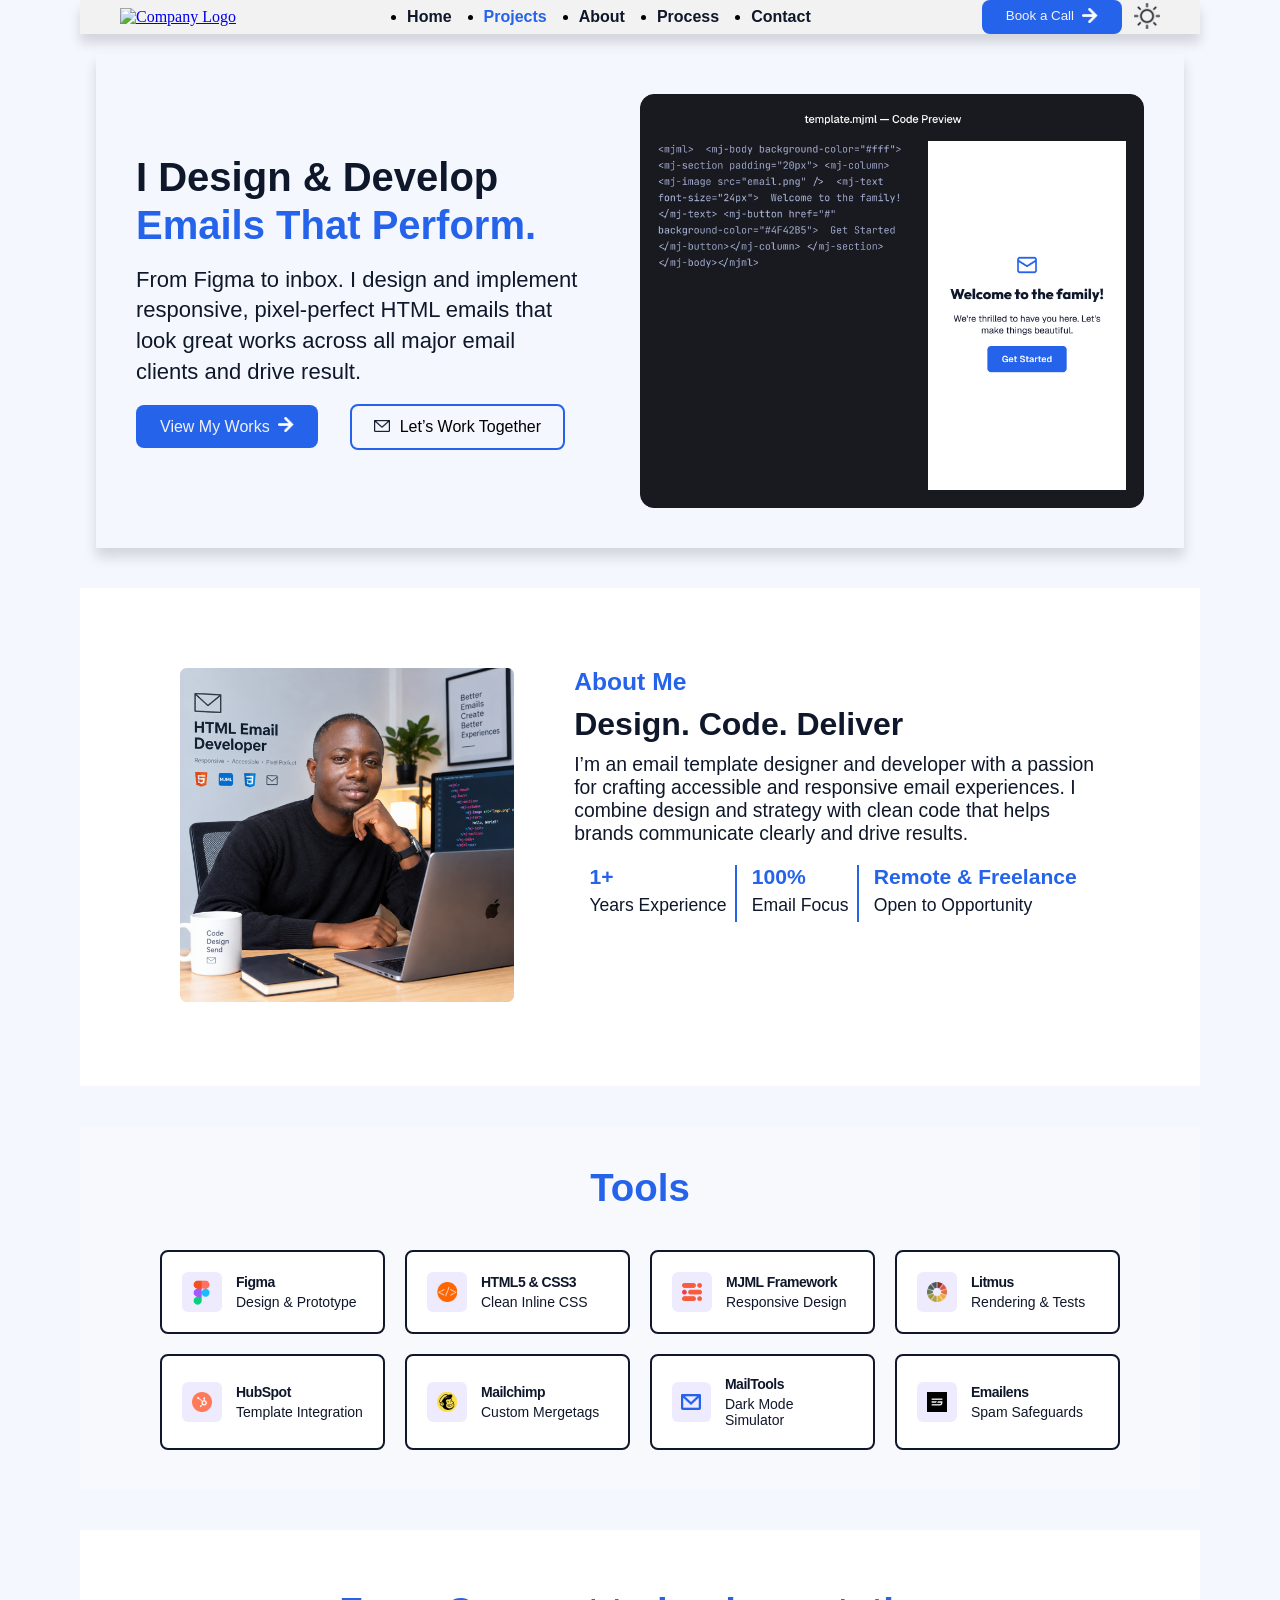
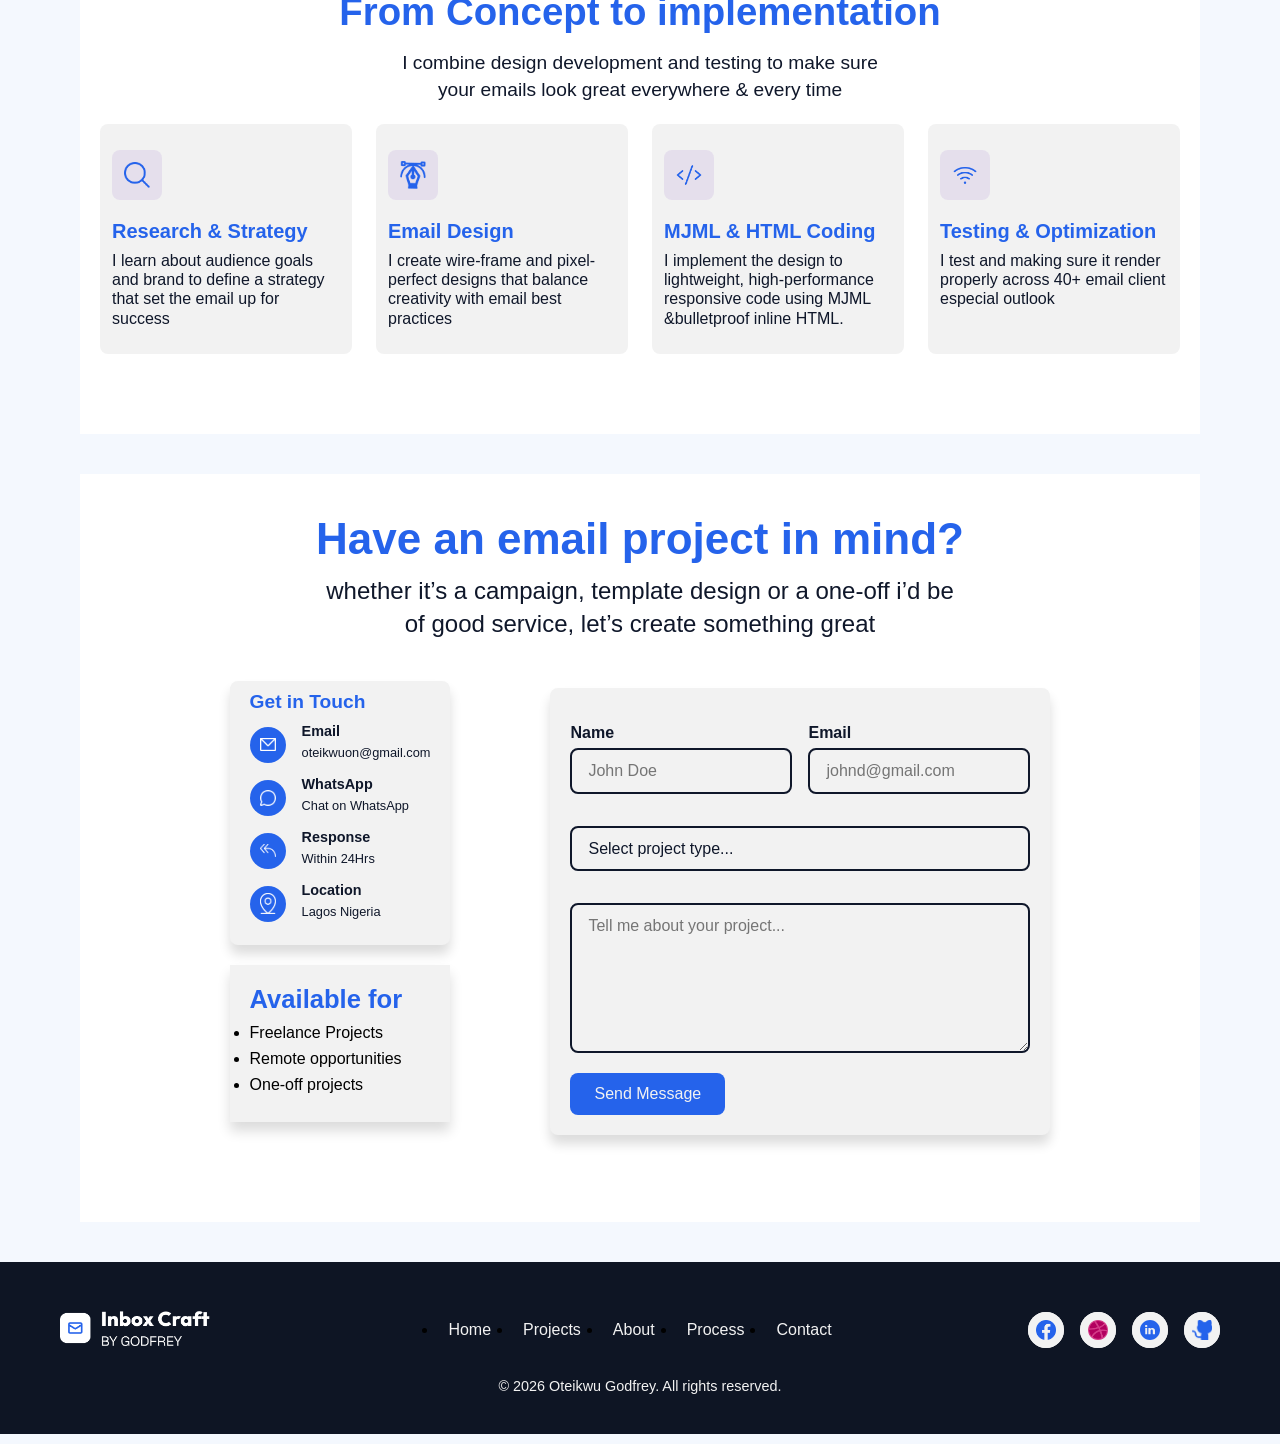
==== index.html @ 77c56dc0 "fix panel menu link margin" ====
<!DOCTYPE html>
<html lang="en">
<head>
    <meta charset="UTF-8">
    <meta name="viewport" content="width=device-width, initial-scale=1.0">
    <link rel="stylesheet" href="styles.css">
    <title>My Portfolio</title>
</head>
<body>

<!-- Navigation Bar -->
<header>
    <!-- Desktop Navigation -->
    <nav class="nav-bar">
        <div class="nav-logo">
            <a href="Home">
                <img src="/assets/logo.png" alt="Company Logo" title="Company Logo">
            </a>
        </div>

        <div class="nav-links">
            <ul>
                <li><a href="#Home">Home</a></li>
                <li class="highlight-item"><a href="./projects/projects.html" class="projects-link">Projects</a></li>
                <li><a href="#About">About</a></li>
                <li><a href="#Process">Process</a></li>
                <li><a href="#Contact">Contact</a></li>
            </ul>
        </div>

        <div class="nav-buttons">
            <button class="call-btn" type="button">
                <span>Book a Call</span>
                <span class="icon-wrap">
                    <img src="/assets/arrow.png" alt="" width="16">
                </span>
            </button>
            <button class="change-bg-mode" id="theme-icon" aria-label="Toggle Theme" type="button">
                <img id="theme-icon-desktop" src="/assets/dark.png" alt="Dark theme icon" width="26">
            </button>
        </div>
    </nav>

    <!-- Mobile Navigation -->
    <nav class="mobile-nav" aria-label="Mobile Navigation">
        <div class="mobile-logo">
            <a href="#Home">
                <img src="/assets/logo.png" alt="Company Logo">
            </a>
        </div>
        
        <button class="mobile-menu-btn" id="open-menu" aria-label="Open Navigation Menu" type="button">
            <img src="/assets/menu-icon.png" alt="Menu Icon">
        </button>

        <!-- Mobile Slide-out Panel -->
        <div class="mobile-panel" id="mobile-panel">
            <div class="panel-header">
                <button class="close-btn" id="close-menu" aria-label="Close Navigation Menu" type="button">
                    <img src="/assets/close-icon.png" alt="Close Icon" class="close-icon" width="30">
                </button>
                <button class="change-bg-mode" id="theme-toggle-mobile" aria-label="Toggle Theme" type="button">
                    <img id="theme-icon-mobile" src="/assets/dark.png" alt="Dark theme icon" class="dark-theme">
                </button>
            </div>

            <!-- Added navigation links for mobile view -->
            <ul class="mobile-nav-links">
                <li><a href="#Home">Home</a></li>
                <li><a href="./projects/projects.html">Projects</a></li>
                <li><a href="#About">About</a></li>
                <li><a href="#Process">Process</a></li>
                <li><a href="#Contact">Contact</a></li>
            </ul>
        </div>
    </nav>
</header>
    <!-- Hero Section -->
     <section class="hero-section" id="Home">
        <div class="hero-content">
            <h1 class="hero-title">I design & develop <br>
                <span class="hero-subtitle">emails that perform.</span>
            </h1>

            <p class="hero-paragraph">
                From Figma to inbox. I design and implement responsive, pixel-perfect HTML emails that look great works across all major
                email clients and drive result.
            </p>

            <div class="hero-buttons">
                <button class="view-work">
                    <span>View My Works</span>
                    <span class="icon-wrap">
                        <img src="/assets/arrow.png" alt="arrow icon" width="16">
                    </span>
                </button>
                <a href="mailto:oteikwuon@gmail.com" class="chat-btn-link">
                <button class="chat-btn">
                <span class="icon-wrap">
                    <img src="/assets/email-icon.png" alt="arrow icon" width="16">
                </span>
                <span>Let’s Work Together</span>
                </button>
                </a>
            </div>
        </div>

    <div class="hero-image">
        <img src="/assets/Hero-image.png" alt="Hero image" class="desktop-hero">
        <img src="/assets/Mobile-hero.png" alt="Hero image" class="mobile-hero">
    </div>
     </section>

     <!-- About Section -->
    <section class="about-section" id="About">
        <div class="about-img">
            <img src="/assets/about-image.png" alt="about image">
        </div>
    
        <div class="about-content">
            <p class="about-me">About Me</p>
            <h2 class="about-work">Design. Code. Deliver</h2>
            <p class="about-content">
                I’m an email template designer and developer with a passion for crafting accessible and responsive email
                experiences. I
                combine design and strategy with clean code that helps brands communicate clearly and drive results.
            </p>
            <div class="experience">
                <div class="exp1">
                    <p class="year">1+</p>
                    <p class="year-content">Years Experience</p>
                </div>
                <div class="exp1">
                    <p class="year">100%</p>
                    <p class="year-content">Email Focus</p>
                </div>
                <div class="exp1">
                    <p class="year">Remote & Freelance</p>
                    <p class="year-content">Open to Opportunity</p>
                </div>
            </div>
        </div>
    </section>
    
    <!-- Tools Section -->
    <section class="tools-section" id="Tools">
        <h3 class="tools-section-text">Tools</h3>
        <div class="tools-container">
    
            <div class="tech-card">
                <div class="icon-box">
                    <img src="/assets/Figma.png" alt="Figma Icon" width="18" title="Figma Icon">
                </div>
                <div class="card-content">
                    <h2>Figma</h2>
                    <p>Design & Prototype</p>
                </div>
            </div>
    
            <div class="tech-card">
                <div class="icon-box">
                    <img src="/assets/HTML-CSS.png" alt="HTML5 & CSS3 Icon" width="20" title="HTML5 & CSS3 Icon">
                </div>
                <div class="card-content">
                    <h2>HTML5 & CSS3</h2>
                    <p>Clean Inline CSS</p>
                </div>
            </div>
    
            <div class="tech-card">
                <div class="icon-box">
                    <img src="/assets/MJML.png" alt="MJML Icon" width="20" title="MJML Icon">
                </div>
    
                <div class="card-content">
                    <h2>MJML Framework</h2>
                    <p>Responsive Design</p>
                </div>
            </div>
    
            <div class="tech-card">
                <div class="icon-box">
                    <img src="/assets/Litmus.png" alt="Litmus Icon" width="20" title="Litmus Icon">
                </div>
                <div class="card-content">
                    <h2>Litmus</h2>
                    <p>Rendering & Tests</p>
                </div>
            </div>
    
            <div class="tech-card">
                <div class="icon-box">
                    <img src="/assets/hubspot.png" alt="HubSpot Icon" width="20" title="HubSpot Icon">
                </div>
                <div class="card-content">
                    <h2>HubSpot</h2>
                    <p>Template Integration</p>
                </div>
            </div>
    
            <div class="tech-card">
                <div class="icon-box">
                    <img src="/assets/mailchimp.png" alt="Mailchimp Icon" width="20" title="Mailchimp Icon">
                </div>
                <div class="card-content">
                    <h2>Mailchimp</h2>
                    <p>Custom Mergetags</p>
                </div>
            </div>
    
            <div class="tech-card">
                <div class="icon-box">
                    <img src="/assets/Mail-tool.png" alt="mail tool icon" width="20" title="mail tool icon">
                </div>
                <div class="card-content">
                    <h2>MailTools</h2>
                    <p>Dark Mode Simulator</p>
                </div>
            </div>
    
            <div class="tech-card">
                <div class="icon-box">
                    <img src="/assets/emailens.png" alt="emailens icon" width="20" title="emailens icon">
                </div>
                <div class="card-content">
                    <h2>Emailens</h2>
                    <p>Spam Safeguards</p>
                </div>
            </div>
    
        </div>
    </section>
    
    <!-- MY process -->
    <section class="process-section" id="Process">
        <h3 class="process-section-heading">
            From Concept to implementation</h3>
        <p class="process-section-text">
            I combine design development and testing to make sure <br>
            your emails look great everywhere & every time
        </p>
    
        <div class="process-container">
            <div class="process-card">
                <div class="icon-card">
                    <img src="/assets/search-icon.png" alt="search icon" width="26">
                </div>
                <div class="content-card">
                    <h4>Research & Strategy</h4>
                    <p>
                        I learn about audience goals and brand to define a strategy that set the email up for success
                    </p>
                </div>
            </div>
    
            <div class="process-card">
                <div class="icon-card">
                    <img src="/assets/design-icon.png" alt="design icon" width="26">
                </div>
                <div class="content-card">
                    <h4>Email Design</h4>
                    <p>
                        I create wire-frame and pixel-perfect designs that balance creativity with email best practices
                    </p>
                </div>
            </div>
    
            <div class="process-card">
                <div class="icon-card">
                    <img src="/assets/implement.png" alt="search icon" width="26">
                </div>
                <div class="content-card">
                    <h4>MJML & HTML Coding</h4>
                    <p>
                        I implement the design to lightweight, high-performance responsive code using MJML &bulletproof
                        inline HTML.
                    </p>
                </div>
            </div>
    
            <div class="process-card">
                <div class="icon-card">
                    <img src="/assets/optimise.png" alt="search icon" width="26">
                </div>
                <div class="content-card">
                    <h4>Testing & Optimization</h4>
                    <p>
                        I test and making sure it render properly
                        across 40+ email client especial outlook
                    </p>
                </div>
            </div>
        </div>
    </section>
    
    <!-- Contact Section -->
    <section class="contact-section" id="Contact">
        <h4 class="contact-heading">Have an email project in mind?</h4>
        <p class="contact-text">whether it’s a campaign, template
            design or a one-off i’d be <br> of good service, let’s create
            something great
        </p>
    
    
        <div class="contact-container">
            <div class="get-touch-section">
                <div class="get-touch-container">
                    <div class="get-touch-content">
                        <h5 class="get-touch-heading">Get in Touch</h5>
                        <div class="touch-icon-wrapper">
                            <a href="mailto:oteikwuon@gmail.com" class="touch-mail" target="_blank">
                                <div class="touch-img">
                                    <img src="assets/get-touch-mail.png" alt="Email Icon" width="16">
                                </div>
                                <div class="touch-content">
                                    <h6>Email</h6>
                                    <p>oteikwuon@gmail.com</p>
                                </div>
                            </a>
                        </div>
    
                        <div class="touch-icon-wrapper">
                            <a href="https://wa.me/2347038617770?text=Hi%20I%20want%20to%20hire%20you" class="touch-mail"
                                target="_blank">
                                <div class="touch-img">
                                    <img src="assets/chat-icon.png" alt="Email Icon" width="16">
                                </div>
                                <div class="touch-content">
                                    <h6>WhatsApp</h6>
                                    <p>Chat on WhatsApp </p>
                                </div>
                            </a>
                        </div>
    
                        <div class="touch-icon-wrapper">
                            <a class="touch-mail">
                                <div class="touch-img">
                                    <img src="/assets/response-icon.png" alt="Email Icon" width="16">
                                </div>
                                <div class="touch-content">
                                    <h6>Response</h6>
                                    <p>Within 24Hrs</p>
                                </div>
                            </a>
                        </div>
    
                        <div class="touch-icon-wrapper">
                            <a class="touch-mail">
                                <div class="touch-img">
                                    <img src="/assets/location.png" alt="Email Icon" width="16">
                                </div>
                                <div class="touch-content">
                                    <h6>Location</h6>
                                    <p>Lagos Nigeria</p>
                                </div>
                            </a>
                        </div>
                    </div>
    
                </div>
    
                <div class="available-section">
                    <p>Available for</p>
                    <ul>
                        <li>Freelance Projects</li>
                        <li>Remote opportunities</li>
                        <li>One-off projects</li>
                    </ul>
                </div>
            </div>
            <!-- Form Section -->
            <div class="contact-form-container">
                <form action="">
                    <div class="input-container">
                        <div class="input-field">
                            <label for="names" class="form-label">Name</label>
                            <input type="text" name="Name" id="names" placeholder="John Doe"> <br>
                        </div>
                        <div class="input-field">
                            <label for="email" class="form-label">Email</label>
                            <input type="email" name="email" id="email" placeholder="johnd@gmail.com" required>
                        </div>
                    </div>
    
                    <div class="dropdown-container">
                        <select id="project-type" name="projectType" class="custom-dropdown">
                            <option value="" disabled selected>Select project type...</option>
                            <option value="email-template">Email template</option>
                            <option value="newsletter">Newsletter</option>
                            <option value="email-campaign">Email campaign</option>
                            <option value="mjml-development">MJML development</option>
                            <option value="html-email-development">HTML email development</option>
                            <option value="other">Other</option>
                        </select>
                    </div>
                    <textarea name="message" placeholder="Tell me about your project..." required
                        class="text-area"></textarea>
                    <div class="btn-container">
                        <button type="submit" class="custom-button">Send Message</button>
                    </div>
                </form>
            </div>
        </div>
    </section>
    
    <footer class="footer">
        <div class="footer-container">
            <div class="footer-logo">
                <a href="#Home">
                    <img src="/assets/footer-logo.png" alt="logo image" title="logo image" width="150px">
                </a>
            </div>
            <div class="footer-links">
                <ul>
                    <li><a href="#Home">Home</a></li>
                    <li><a href="#Projects">Projects</a></li>
                    <li><a href="#About">About</a></li>
                    <li><a href="#Process">Process</a></li>
                    <li><a href="#Contact">Contact</a></li>
                </ul>
            </div>
            <div class="footer-social-icon">
                <div class="icon">
                    <a href="https://facebook.com" target="_blank" rel="noopener noreferrer" class="social-icon">
                        <img src="/assets/footer-fb.png" alt="facebook icon" width="20">
                    </a>
                </div>
    
                <div class="icon">
                    <a href="https://behance.net" target="_blank" rel="noopener noreferrer" class="social-icon">
                        <img src="/assets/behance-icon.png" alt="behance icon" width="20">
                    </a>
                </div>
    
                <div class="icon">
                    <a href="https://linkedin.com" target="_blank" rel="noopener noreferrer" class="social-icon">
                        <img src="/assets/linkedin-round-svgrepo-com (1).svg" alt="linkedin icon" width="20">
                    </a>
                </div>
    
                <div class="icon">
                    <a href="https://github.com" target="_blank" rel="noopener noreferrer" class="social-icon">
                        <img src="/assets/git-hub.png" alt="github icon" width="20">
                    </a>
                </div>
            </div>
        </div>
        <p class="footer-copyright">
            &copy; 2026 Oteikwu Godfrey. All rights reserved.
        </p>
    </footer>

    
    <script src="scrpt.js"></script>
</body>
</html>
---- styles.css ----
* {
    margin: 0;
    padding: 0;
    box-sizing: border-box;
}

:root {
    --bg-color: #F4F8FE;
    --nav-bg-color: #f2f2f2;
    --primary-color: #2563EB;
    --main-font: "Outfit", sans-serif;
    --text-color: #0F172A;
    --hero-bg-color: #ffffff;
    --shadow: 0px 9px 12px 0px rgba(0, 0, 0, 0.14);
    --tool-section-bg-color: #F8F9FC;
    --tool-section-icon-color: #EFEBFF;
    --process-section-bg-color: #7242B51A;
    --footer-bg-color: #0E1524;
    --dark-mode-bg-color: #3a3a3a;
    --dark-mode-text: #EFEBFF;
}

html, body {
  width: 100%;
  max-width: 1440px;
  background-color: var(--bg-color);
  overflow-x: hidden;
}

body.dark-mode {
    background-color: var(--dark-mode-bg-color);
    color: var(--dark-mode-text);
    --nav-bg-color: #0E1524;
    --text-color: #f5f5f5f;
    --hero-bg-color: #0E1524;
    --tool-section-bg-color: #0E1524;
     --bg-color: #0E1524;
    
}

.nav-bar {
    display: flex;
    justify-content: space-between;
    align-items: center;
    background-color: var(--nav-bg-color);
    box-shadow: var(--shadow);
    margin: 0 80px;
    padding: 0 40px;
}

.nav-links ul {
    display: flex;
    list-style: none;
    gap: 2em;
}

.nav-links ul {
    list-style: none;
    padding: 0;
    margin: 0;
}

.nav-links ul a {
    text-decoration: none;
    font-family: var(--main-font);
    font-size: 1em;
    color: var(--text-color);
    font-weight: 600;
    &:hover {
        color: var(--primary-color);
        text-decoration: underline;
    }
}

.panel-header {
    display: flex;
    justify-content: space-between;
}

.mobile-menu-btn {
    border: none;
}

.close-icon, .dark-theme {
  width: 40px;
  height: 40px;
  object-fit: contain;
}

.close-btn, .change-bg-mode {
  border: none;
  background-color: transparent;
}

.mobile-nav-links{
    padding: 60px 0;
}

.mobile-nav-links li {
    list-style: none; 
    margin: 40px auto;
    text-align: center;
}

.mobile-nav-links a {
    font-family: var(--main-font);
    color: var(--text-color);
    font-size: 2em;
    text-decoration: none;
}

.mobile-panel {
   position: fixed;
   top: 0;
  right: -100%; 
  width: 100%;
  height: 100vh;
  background-color: var(--nav-bg-color, #ffffff);
  box-shadow: -2px 0 10px rgba(0, 0, 0, 0.2);
  transition: right 0.3s ease-in-out;
  z-index: 1000;
  padding: 20px;
}

.mobile-panel.active {
  right: 0;
}

.mobile-nav {
    display: none;
}

html {
    scroll-behavior: smooth;
}

@keyframes attentionPulse {

    0%,
    100% {
        transform: scale(1);
    }

    50% {
        transform: scale(1.08);
        color: var(--primary-color);   
    }
}

.nav-links ul li.highlight-item a {
    animation: attentionPulse 2s infinite ease-in-out;
    display: inline-block;
    color: var(--primary-color);
    font-weight: 700;
}

.nav-links ul a:active,
.nav-links ul a.active {
    color: var(--primary-color);
    text-decoration: underline;
}

.nav-logo img {
    width: 100%;
    max-width: 177px;
}

.nav-buttons {
    display: flex;
    align-items: center;
    gap: 12px;
    cursor: pointer;
}

.call-btn,
.view-work {
  background-color: var(--primary-color);
  border: none;
  border-radius: 8px;
  padding: 8px 24px;
  color: var(--nav-bg-color);
  cursor: pointer;
  display: flex;
  gap: 8px;
}

.call-btn:hover .icon-wrap {
    transform: translateX(4px);
    transition: transform 0.2s ease;
}

.change-bg-mode {
    background-color: transparent;
    border: none;
}

.hero-section {
    display: flex;
    justify-content: space-between;
    align-items: center;
    gap: 60px;
    margin: 20px auto;
    padding: 40px 40px;
    width: 85%;
    max-width: 1440px;
    background-color: var(--bg-color);
    box-shadow: var(--shadow);
    box-sizing: border-box;
}

.hero-image  img {
    flex:  1 650px;
    max-width: 650px;
    width: 100%;
}

.hero-image .desktop-hero {
    display: block;
    width: 100%;
    height: auto;
    max-width: 100%;
}

.mobile-hero {
    display: none;
}

.hero-title {
    font-family: var(--main-font);
    text-transform: capitalize;
    font-size: 40px;
    line-height: 1.2;
    color: var(--text-color);
}

.hero-subtitle {
    color: var(--primary-color);
    font-family: var(--text-color);
    text-transform: capitalize;
    font-size: 40px;
}

.hero-paragraph {
    color: var(--text-color);
    font-family: var(--main-font);
    font-size: 22px;
    margin: 16px 0;
    line-height: 1.4;
}

.mobile-hero {
    display: none;
}

.hero-buttons {
    display: flex;
    align-items: center;
    gap: 32px;
}

.view-work {
    padding: 12px 24px;
    font-size: 1em;
    font-weight: 500;
    display: flex;
    align-items: center;
}

.chat-btn {
    border: 2px solid var(--primary-color);
    padding: 12px 22px;
    font-size: 1em;
    font-family: var(--main-font);
    font-weight: 500;
    text-decoration: none;
    display: flex;
    gap: 10px;
    align-items: center;
    background-color: transparent;
    cursor: pointer;
    border-radius: 8px;
}

.chat-btn-link {
    text-decoration: none;
    color: inherit;
    display: inline-block;
}

.about-section {
    display: flex;
    justify-content: center;
    gap: 60px;
    background-color: var(--hero-bg-color);
    margin: 40px 80px;
    padding: 80px 100px;
}

.about-me {
    color: var(--primary-color);
    font-family: var(--main-font);
    font-size: 1.4em;
    font-weight: 600;
}

.about-img img {
    width: 100%;
    max-width: 100%
}

.about-work {
    color: var(--text-color);
    font-size: 32px;
    font-family: var(--main-font);
    padding: 10px 0;
}

.about-content {
    font-family: var(--main-font);
    font-size: 1.1em;
    color: var(--text-color);
}

.experience {
    margin: 20px 0;
    display: flex;
    align-items: center;
    justify-content: space-evenly;
}

.exp1 {
    border-right: 2px solid var(--primary-color);
    padding-right: 8px;
}

.experience .exp1:last-child{
    border-right: none;
}
.year {
    color: var(--primary-color);
    font-size: 1.2em;
    font-weight: 600;
}

.year-content {
    font-size: 1em;
    color: var(--text-color);
    font-family: var(--main-font);
    margin: 6px 0;
}

.tools-section {
    background-color: var(--tool-section-bg-color);
    margin: 40px 80px;
    padding: 40px 0;
}

.tools-section-text {
    text-align: center;
    color: var(--primary-color);
    font-family: var(--main-font);
    font-size: 2.4em;
    margin-bottom: 40px;
}

.tools-container {
    display: grid;
    grid-template-columns: repeat(4, 1fr);
    gap: 20px;
    margin: 0 80px; 
}

.tech-card {
    display: flex;
    align-items: center;
    gap: 14px;
    max-width: 230px;
    padding: 20px;
    background-color: #ffffff;
    border: 2px solid var(--text-color);
    border-radius: 8px;
    font-family: var(--main-font);
}

.icon-box {
    display: flex;
    align-items: center;
    justify-content: center;
    width: 40px;
    height: 40px;
    background-color: var(--tool-section-icon-color);
    border-radius: 6px;
}


.card-content h2 {
    margin: 0 0 4px 0;
    font-size: 14px;
    font-weight: 600;
    color: var(--text-color);
    letter-spacing: -0.5px;
}

.card-content p {
    margin: 0;
    font-size: 14px;
    color: var(--text-color);
}

.process-section {
    margin: 40px 80px;
    background-color: var(--hero-bg-color);
    padding: 60px 20px;
}

.process-section-heading {
    text-align: center;
    color: var(--primary-color);
    font-family: var(--main-font);
    font-size: 2.4em;
    margin-bottom: 16px;
}

.process-section-text {
    text-align: center;
    color: var(--text-color);
    font-family: var(--main-font);
    font-size: 1.2em;
    line-height: 1.4;
}

.process-container {
    display: grid;
    grid-template-columns: repeat(4, 1fr);
    gap: 24px;
    margin: 20px auto;
}

.process-card {
    background-color: var(--nav-bg-color);
    border-radius: 8px;
    padding: 26px 12px;
}

.icon-card {
    height: 50px;
    width: 50px;
    background-color: var(--process-section-bg-color);
    display: flex;
    justify-content: center;
    align-items: center;
    border-radius: 8px;
    margin-bottom: 20px;
}

.content-card h4 {
    color: var(--primary-color);
    font-size: 20px;
    font-family: var(--main-font);
}

.content-card p {
    font-size: 1em;
    color: var(--text-color);
    line-height: 1.2;
    font-family: var(--main-font);
    margin-top: 8px;
}

.contact-section {
    background-color: var(--hero-bg-color);
    margin: 40PX 80PX;
    padding: 40px 0;
}

.contact-heading{
    text-align: center;
    color: var(--primary-color);
    font-size: 2.75em;
    font-family: var(--main-font);
}

.contact-text {
    font-family: var(--main-font);
    color: var(--text-color);
    font-size: 1.5em;
    text-align: center;
    line-height: 1.4;
    margin: 10px 0;
}

.contact-container {
    display: flex;
    align-items: center;
    justify-content: center;
    gap: 100px;
    margin: 40px;
}

.get-touch-heading {
    font-family: var(--main-font);
    color: var(--primary-color);
    font-size: 1.2em;
    font-weight: 600;
}

.touch-mail {
    display: flex;
    align-items: center;
    gap: 16px;
    text-decoration: none;
}

.touch-icon-wrapper {
    margin: 10px 0;
}

.touch-img {
    flex-shrink: 0;
}

.touch-content {
    display: flex;
    flex-direction: column;
}

.get-touch-content {
    background-color: var(--nav-bg-color);
    max-width: 400px;
    width: 100%;
    height: fit-content;
    padding: 10px 20px;
    border-radius: 8px;
    box-shadow: var(--shadow);
}

.touch-img {
    background-color: var(--primary-color);
    height: 36px;
    width: 36px;
    border-radius: 50%;
    display: flex;
    justify-content: center;
    align-items: center;
}

.touch-content h6 {
    font-family: var(--main-font);
    color: var(--text-color);
    font-size: .9em;
    font-weight: bold;
}

.touch-content p {
    font-family: var(--main-font);
    color: var(--text-color);
    font-size: .8em;
    margin: 6px 0;
}

.available-section {
    background-color: var(--nav-bg-color);
    box-shadow: var(--shadow);
    margin: 20px 0;
    padding: 20px;
}

.available-section p {
    font-family: var(--main-font);
    color: var(--primary-color);
    font-weight: 600;
    font-size: 1.6em;
    margin: 0 0 10px;
}

.available-section ul, li {
    list-style: disc;
    margin: 8px 0;
    font-family: var(--main-font);
    font-size: 1em;
    font-weight: 500;
}

.contact-form-container {
    background-color: var(--nav-bg-color);
    max-width: 500px;
    width: 100%;
    height: fit-content;
    padding: 20px;
    border-radius: 8px;
    box-shadow: var(--shadow);
}

.input-container {
    display: flex;
    align-items: center;
    justify-content: space-between;
    gap: 16px;
    width: 100%;
    margin: 16px 0;
}

label {
    font-family: var(--main-font);
    color: var(--text-color);
    font-size: 1em;
    font-weight: 600;
}

input[type="text"],
input[type="email"] {
    width: 100%;
    max-width: 500px;
    padding: 12px 16px;
    border: 1px solid var(--text-color);
    border-radius: 0px;
    font-family: var(--main-font);
    font-size: 1em;
    color: var(--text-color);
    background-color: var(--nav-bg-color);
    border: 2px solid var(--text-color);
    border-radius: 8px;
    outline: none;
    cursor: pointer;
    appearance: none;
}

.form-label {
    display: block;
    margin-bottom: 6px;
}

input[type="text"]:focus{
    border-color: #4F42B5;
    box-shadow: 0 0 0 3px color-mix(in srgb, #4F42B5 15%, transparent);
}

input[type="email"]:focus {
    border-color: #4F42B5;
    box-shadow: 0 0 0 3px color-mix(in srgb, #4F42B5 15%, transparent);
}

.custom-dropdown {
    width: 100%;
    max-width: 500px;
    padding: 8px;
    border: 1px solid var(--text-color);
    border-radius: 4px;
    font-family: var(--main-font);
    font-size: 1em;
}

.dropdown-container {
    width: 100%;
    font-family: var(--main-font);
}

.custom-dropdown {
    width: 100%;
    padding: 12px 16px;
    font-size: 1em;
    color: var(--text-color);
    background-color: var(--nav-bg-color);
    border: 2px solid var(--text-color);
    border-radius: 8px;
    margin: 16px 0;
    outline: none;
    cursor: pointer;
    appearance: none;
    -webkit-appearance: none;
    transition: border-color 0.2s ease;
}

.custom-dropdown:hover {
    border-color: #4F42B5;
}

.custom-dropdown:focus {
    border-color: #4F42B5;
    box-shadow: 0 0 0 3px color-mix(in srgb, #4F42B5 15%, transparent);
}

.text-area {
    width: 100%;
    max-width: 500px;
    height: 150px;
    padding: 12px 16px;
    font-size: 1em;
    color: var(--text-color);
    background-color: var(--nav-bg-color);
    border: 2px solid var(--text-color);
    border-radius: 8px;
    margin: 16px 0;
    outline: none;
    font-family: var(--main-font);
    cursor: pointer;
    appearance: none;
    -webkit-appearance: none;
    transition: border-color 0.2s ease;
}

.text-area:hover {
    border-color: #4F42B5;
}

.custom-button {
    background-color: var(--primary-color);
    color: var(--nav-bg-color);
    border: none;
    padding: 12px 24px;
    font-size: 1em;
    font-family: var(--main-font);
    font-weight: 500;
    border-radius: 8px;
    cursor: pointer;
}

.footer {
    background-color: var(--footer-bg-color);
    margin: 10px auto;
    padding: 40px 20px;
    max-width: 1440px;
    box-sizing: border-box;
}

.footer-container {
    display: grid;
    grid-template-columns: repeat(3, 1fr);
    padding: 0 40px;
    gap: 20px;
    align-items: center;
}

.footer-links ul {
    display: flex;
    align-items: center;
    gap: 12px;
    list-style: none;
    padding: 0;
    margin: 0;
}


.footer-links ul a {
    text-decoration: none;
    color: var(--nav-bg-color);
    font-family: var(--main-font);
    font-size: 1em;
    font-weight: 500;
    font-family: var(--main-font);
    margin: 0 10px;
}


.footer-social-icon {
    display: grid;
    grid-template-columns: repeat(4, auto);
    grid-gap: 16px;
    padding: 10px 0;
    justify-content: end;
}

.icon,
.social-icon {
    display: flex;
    align-items: center;
    justify-content: center;
    width: 36px;
    height: 36px;
    background-color: var(--nav-bg-color);
    border-radius: 50%;
}
.footer-copyright {
    text-align: center;
    color: var(--nav-bg-color);
    font-family: var(--main-font);
    font-size: 0.9em;
    margin-top: 20px;
}

/* Mobile Styles */
@media screen and (max-width: 600px) {
    body {
        width: 100%;
        max-width: 100%;
        margin: 0;
        padding: 0;
        box-sizing: border-box;
    }

    .nav-bar {
        display: none;
    }

    .mobile-nav {
        display: flex;
        justify-content: space-between;
        width: 100%;
        padding: 16px;
        background-color: var(--nav-bg-color);
        box-shadow: var(--shadow);
    }

    .mobile-nav img {
        width: 100%;
        max-width: 100px;
    }

    .mobile-menu img {
        width: 24px;
    }

    .hero-image .desktop-hero {
        display: none;
    }

    .mobile-hero {
        display: flex;
    }

    .hero-section {
        flex-direction: column;
        gap: 40px;
        padding: 0;
        margin: 20px auto;
        box-shadow: none;
        width: 100%;
    }

    .hero-content {
        width: 100%;
        text-align: center;
    }

    .hero-image {
        margin: 0;
    }

    .hero-image img {
        width: 100%;
        max-width: 300px;
    }

    .hero-buttons {
        justify-content: center;
        gap: 10px;
    }

    .hero-title {
        font-size: 28px;
    }

    .hero-subtitle {
        font-size: 26px;
    }

    .hero-paragraph {
        font-size: 1em;
        text-align: justify;
        margin: 16px;
    }

    .view-work {
        font-size: 14px;
        padding: 12px 12px;
        white-space: nowrap;
    }

    .icon-wrap img {
        width: 16px;
    }

    .chat-btn {
        gap: 8px;
        padding: 12px 10px;
        white-space: nowrap;
        box-sizing: border-box;
        font-size: 12px;
    }

    .about-section {
        flex-direction: column-reverse;
        margin: 0 auto;
        padding: 16px;
        gap: 20px;
    }

    .about-me {
        font-size: 24px;
        text-align: center;
    }

    .about-work {
        font-size: 18px;
        text-align: center;
    }

    .about-content {
        font-size: 16px;
        text-align: center;
        margin: 8px auto;
    }

    .year {
        font-size: .9em;
    }

    .exp1 {
        border: none;
        padding: 0;
    }

    .year-content {
        font-size: .8em;
    }

    .about-img img {
        margin: 0 auto;
        display: block;
    }

    .tools-section {
        margin: 0;
        padding: 20px 0;
    }

    .tools-section-text {
        font-size: 24px;
        margin: 20px;
    }

    .tools-container {
        grid-template-columns: repeat(1, 1fr);
        margin: 0 20px;
    }

    .tech-card {
        width: 100%;
    }

    .process-section {
        margin: 0;
        padding: 20px 22px;
    }

    .process-section-heading {
        font-size: 1.5em;
        line-height: 1.4;
    }

    .process-container {
        grid-template-columns: repeat(1, 1fr);
        gap: 10px;
    }

    .contact-section {
        width: 100%;
        margin: 20px 0;
        padding: 20px 10px;
    }

    .contact-heading {
        font-size: 1.5em;
        padding: 0 14px;
    }

    .contact-text {
        font-size: 1em;
        margin: 14px;
    }

    .contact-container {
        flex-direction: column;
        gap: 30px;
        margin: 0 auto;
        width: 100%;
        padding: 0 15px;
        box-sizing: border-box;
    }

    .get-touch-content,
    .contact-form-container {
        max-width: 100%;
        width: 100%;
        box-sizing: border-box;
    }

    .custom-button {
        width: 100%;
        max-width: 100%;
        padding: 12px 0;
        font-size: 1em;
    }

  
    .footer {
        max-width: 100%;
        margin: 0;
        padding: 30px 15px;
    }

    .footer-container {
        grid-template-columns: repeat(1, 1fr);
        gap: 24px;
        padding: 0;
        text-align: center;
        justify-items: center;
    }

    .footer-links ul {
        flex-direction: column;
        gap: 10px;
    }

    .footer-social-icon {
        justify-content: center;
    }
}
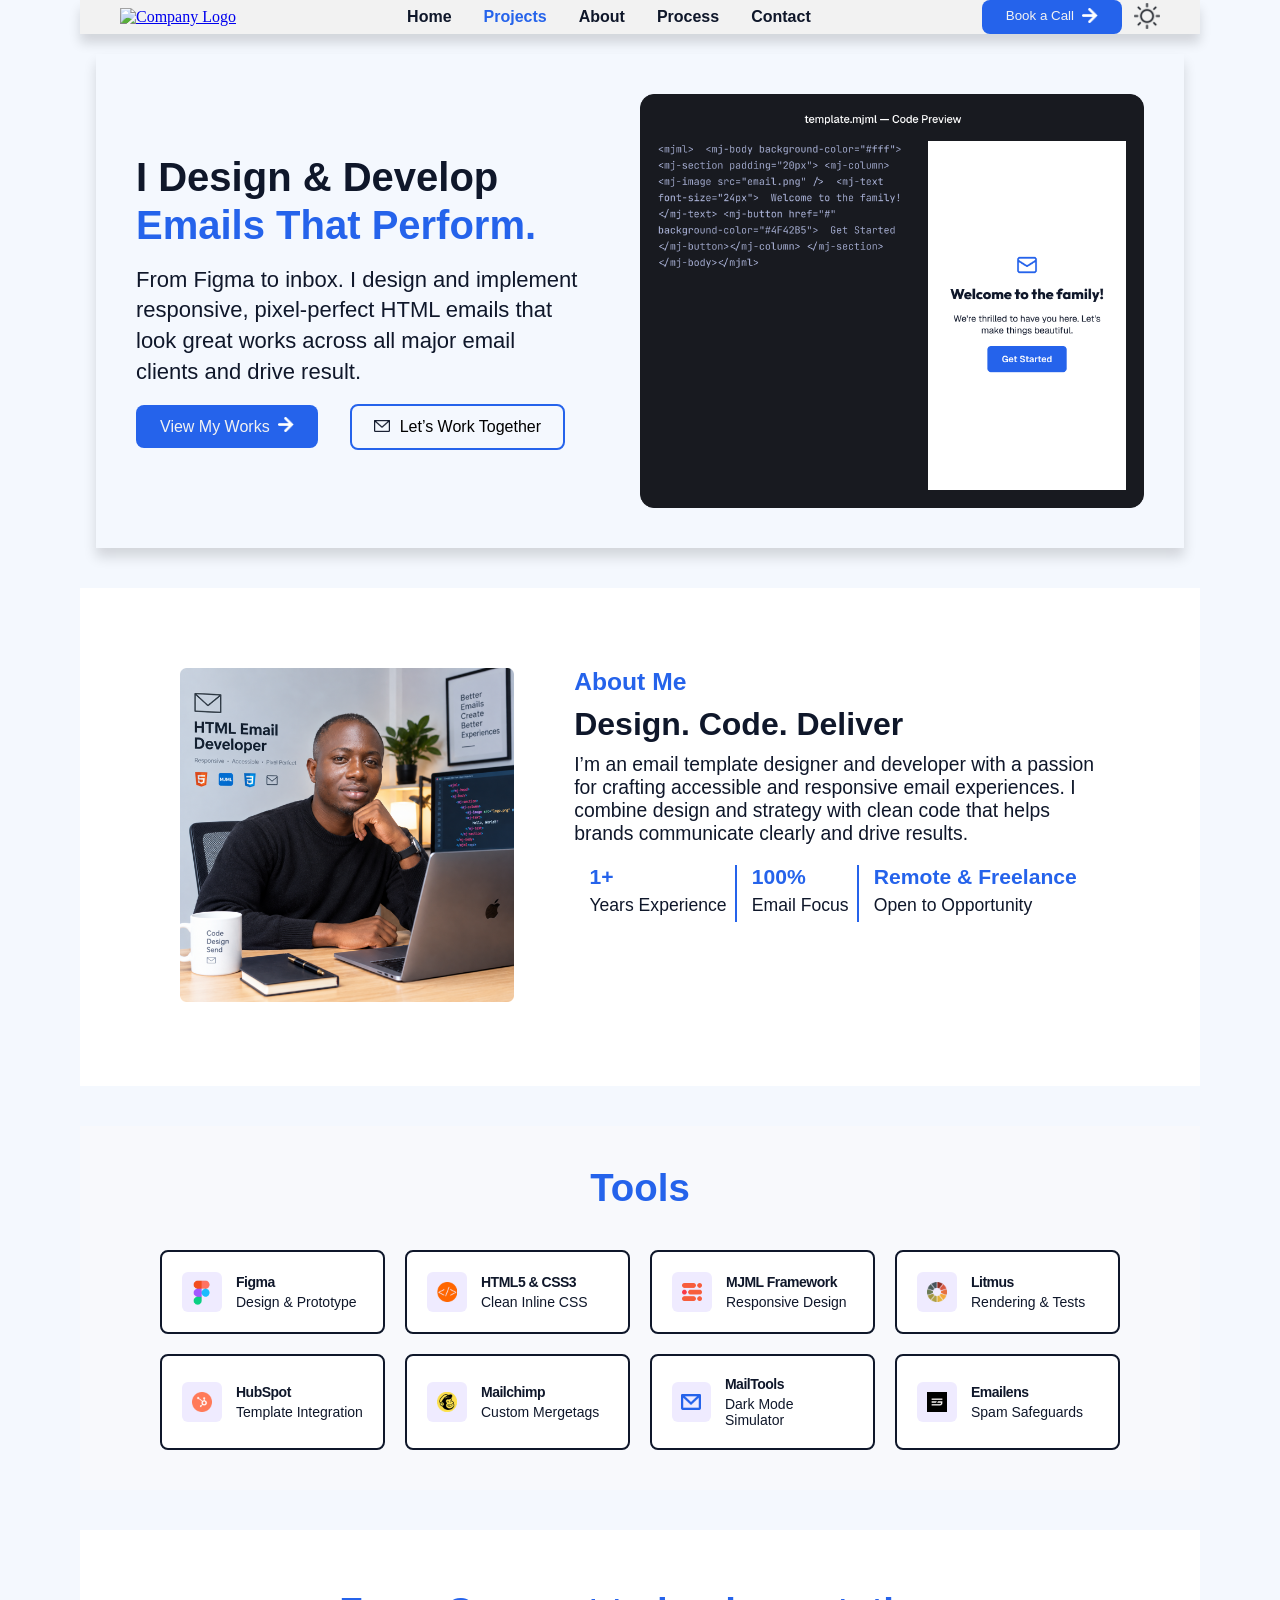
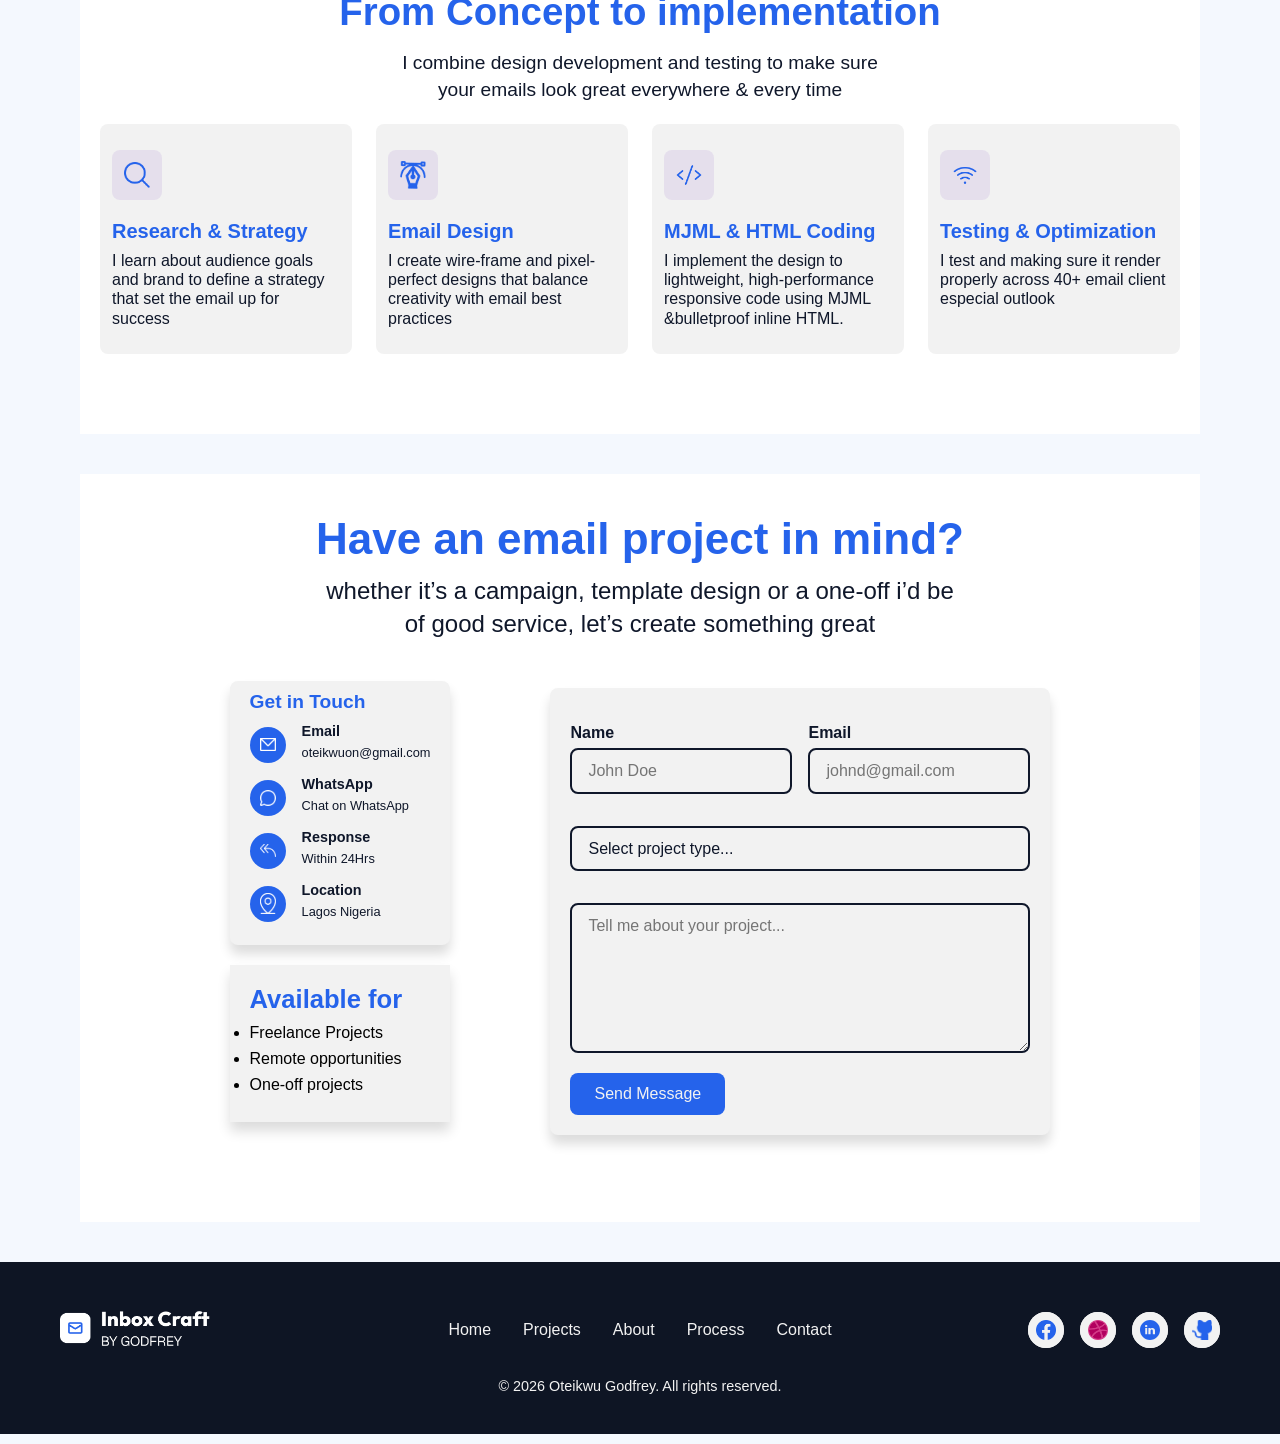
==== commit 9908f261: "intergrate formspree" ====
--- a/index.html
+++ b/index.html
@@ -370,21 +370,21 @@
             </div>
             <!-- Form Section -->
             <div class="contact-form-container">
-                <form action="">
+                <form action="https://formspree.io/f/xnpjnvoa" method="POST">
                     <div class="input-container">
                         <div class="input-field">
-                            <label for="names" class="form-label">Name</label>
+                            <label for="names" class="form-label" id="name-input">Name</label>
                             <input type="text" name="Name" id="names" placeholder="John Doe"> <br>
                         </div>
                         <div class="input-field">
-                            <label for="email" class="form-label">Email</label>
+                            <label for="email" class="form-label" id="email-input">Email</label>
                             <input type="email" name="email" id="email" placeholder="johnd@gmail.com" required>
                         </div>
                     </div>
     
                     <div class="dropdown-container">
                         <select id="project-type" name="projectType" class="custom-dropdown">
-                            <option value="" disabled selected>Select project type...</option>
+                            <option value="disabled selected">Select project type...</option>
                             <option value="email-template">Email template</option>
                             <option value="newsletter">Newsletter</option>
                             <option value="email-campaign">Email campaign</option>
--- a/styles.css
+++ b/styles.css
@@ -54,10 +54,9 @@
     gap: 2em;
 }
 
-.nav-links ul {
+.nav-links li {
     list-style: none;
-    padding: 0;
-    margin: 0;
+   
 }
 
 .nav-links ul a {
@@ -740,6 +739,10 @@
     margin: 0;
 }
 
+.footer-links li {
+    list-style: none;
+}
+
 
 .footer-links ul a {
     text-decoration: none;
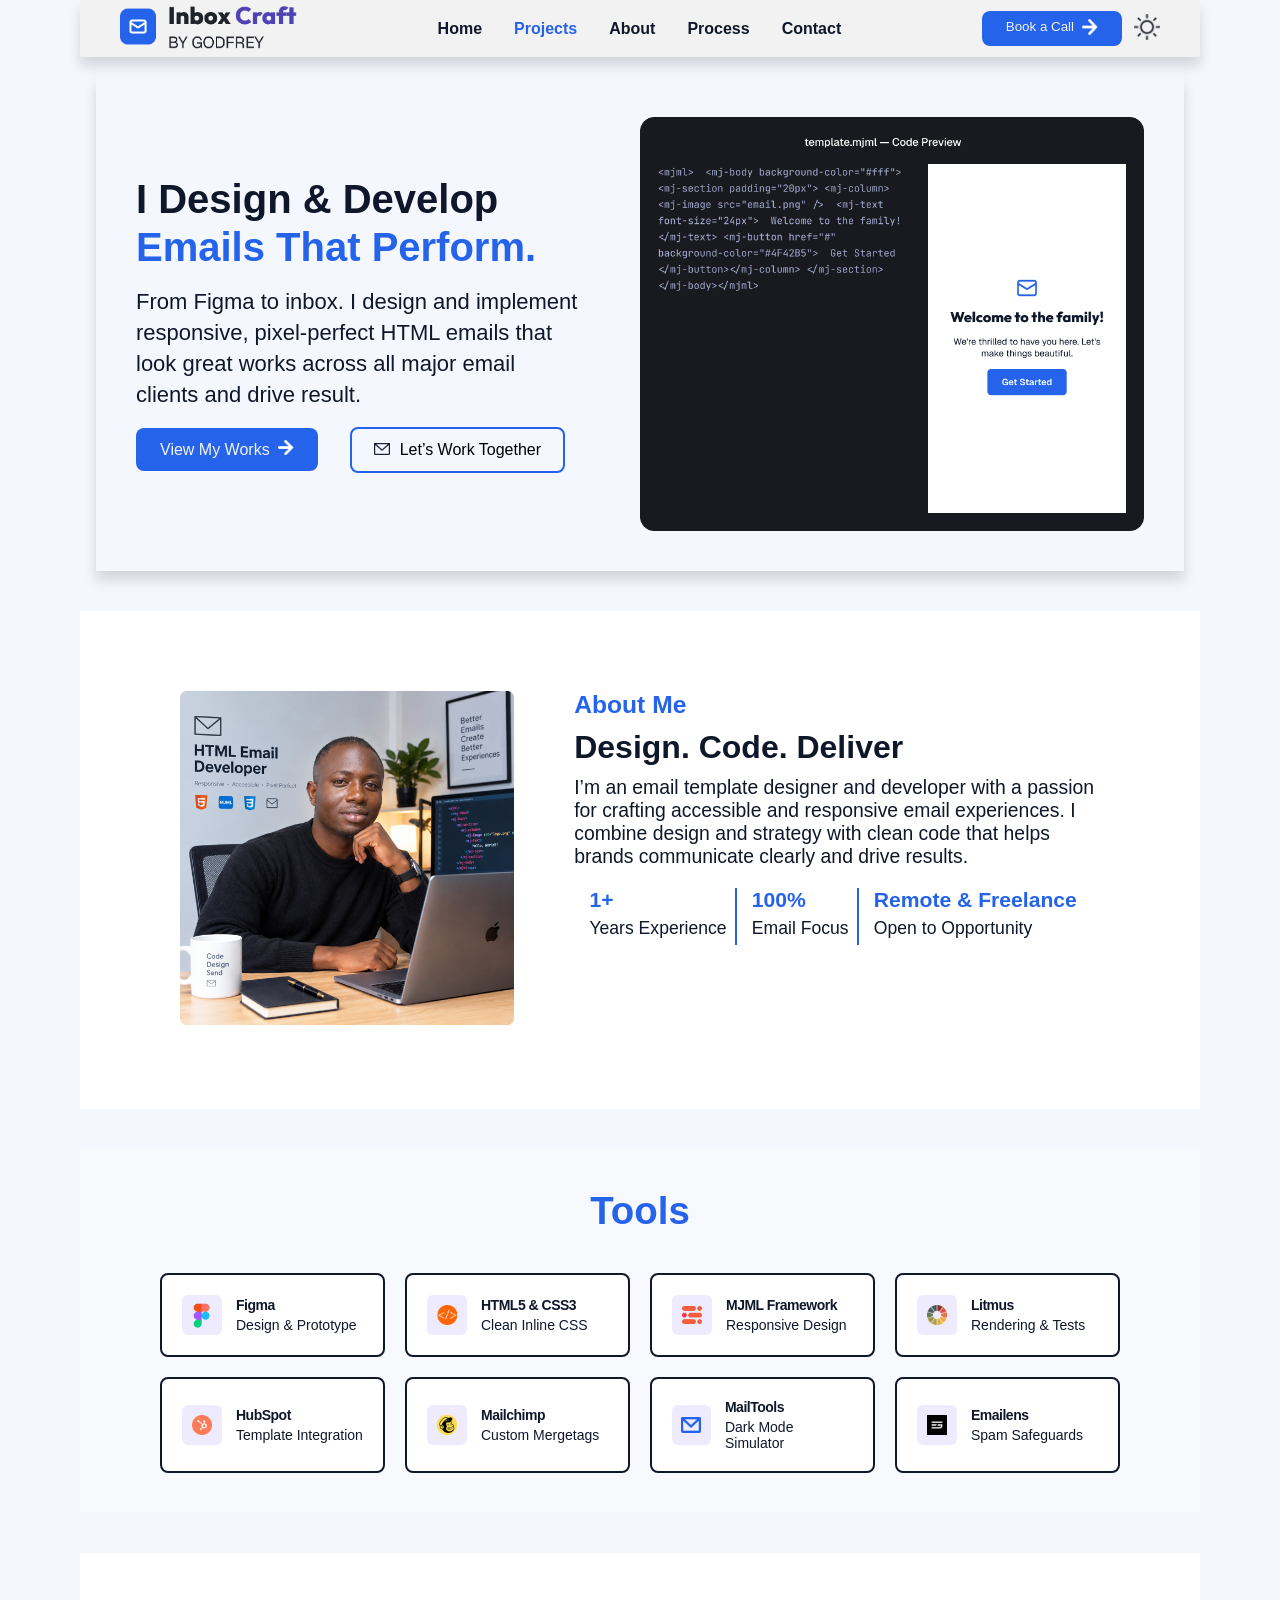
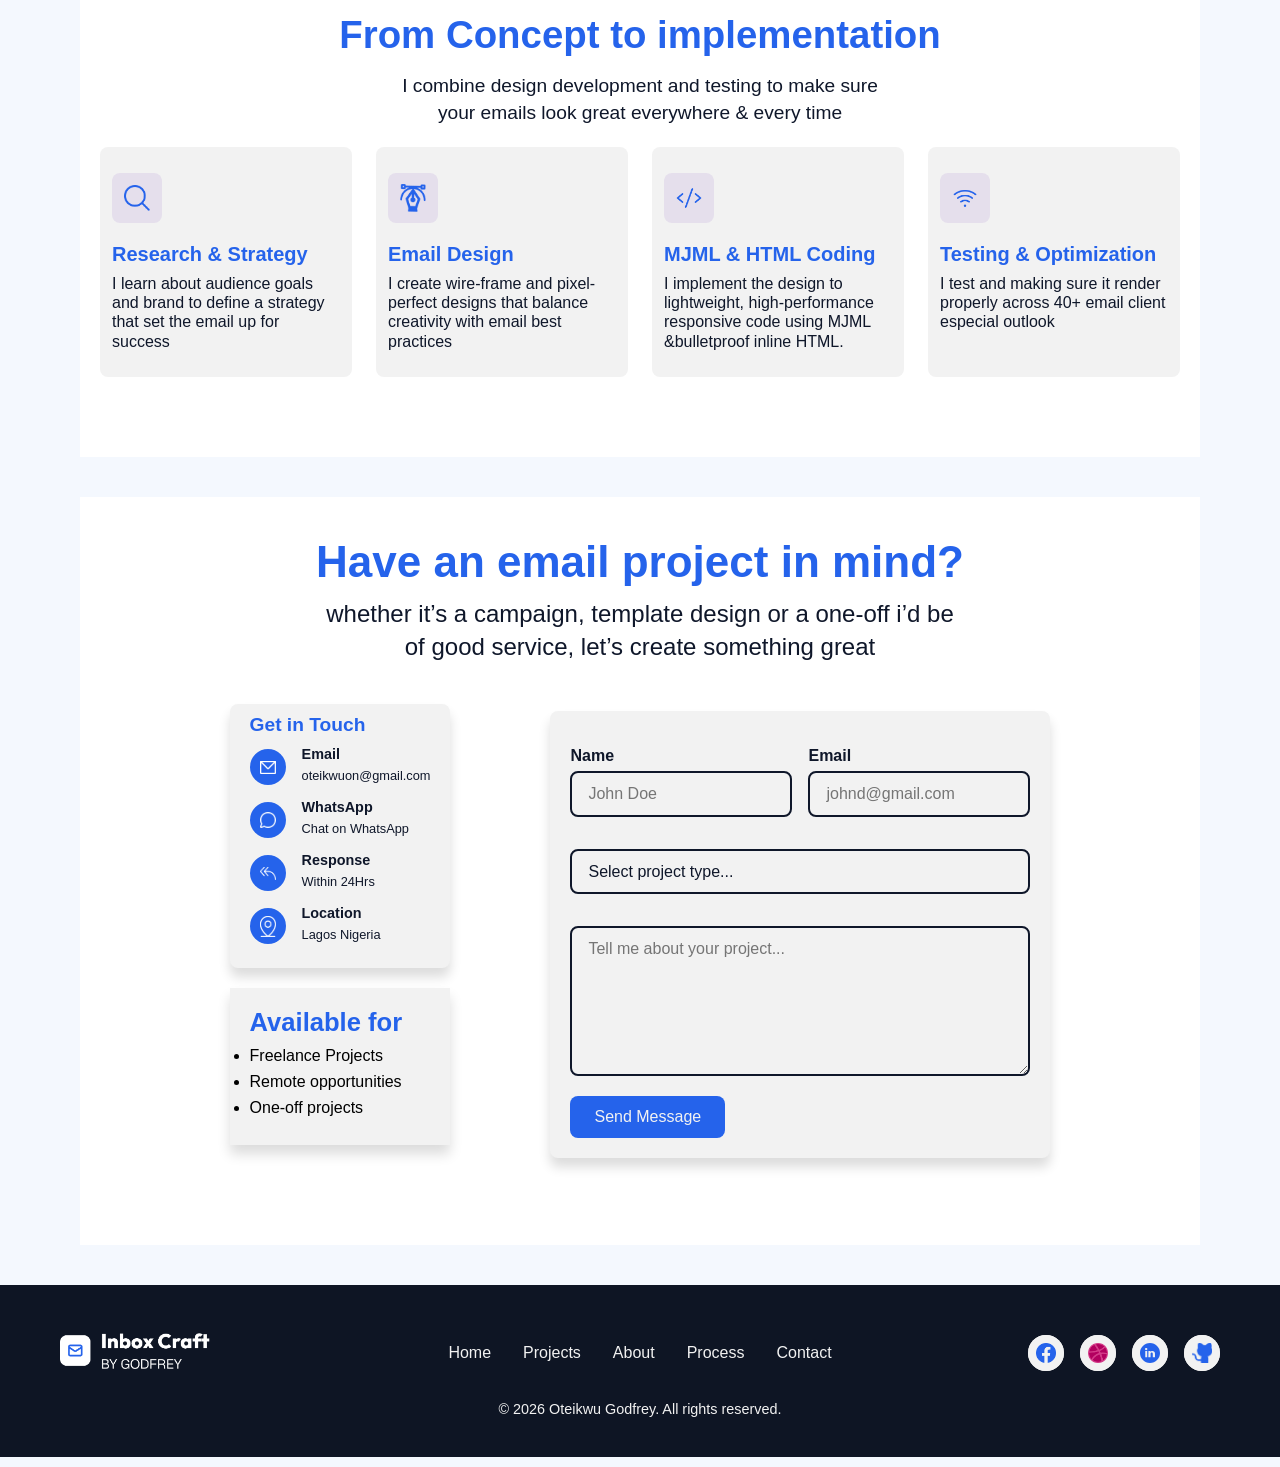
==== commit 7bd0af07: "fix broken logo link" ====
--- a/index.html
+++ b/index.html
@@ -14,7 +14,7 @@
     <nav class="nav-bar">
         <div class="nav-logo">
             <a href="Home">
-                <img src="/assets/logo.png" alt="Company Logo" title="Company Logo">
+                <img src="/assets/Logo.png" alt="Company Logo" title="Company Logo">
             </a>
         </div>
 
@@ -449,8 +449,6 @@
             &copy; 2026 Oteikwu Godfrey. All rights reserved.
         </p>
     </footer>
-
-    
     <script src="scrpt.js"></script>
 </body>
 </html>
--- a/styles.css
+++ b/styles.css
@@ -782,7 +782,7 @@
 }
 
 /* Mobile Styles */
-@media screen and (max-width: 600px) {
+@media screen and (max-width: 780px) {
     body {
         width: 100%;
         max-width: 100%;
@@ -934,7 +934,9 @@
 
     .tools-container {
         grid-template-columns: repeat(1, 1fr);
-        margin: 0 20px;
+        margin: 0 auto;
+        justify-items: center;
+        align-items: center;
     }
 
     .tech-card {
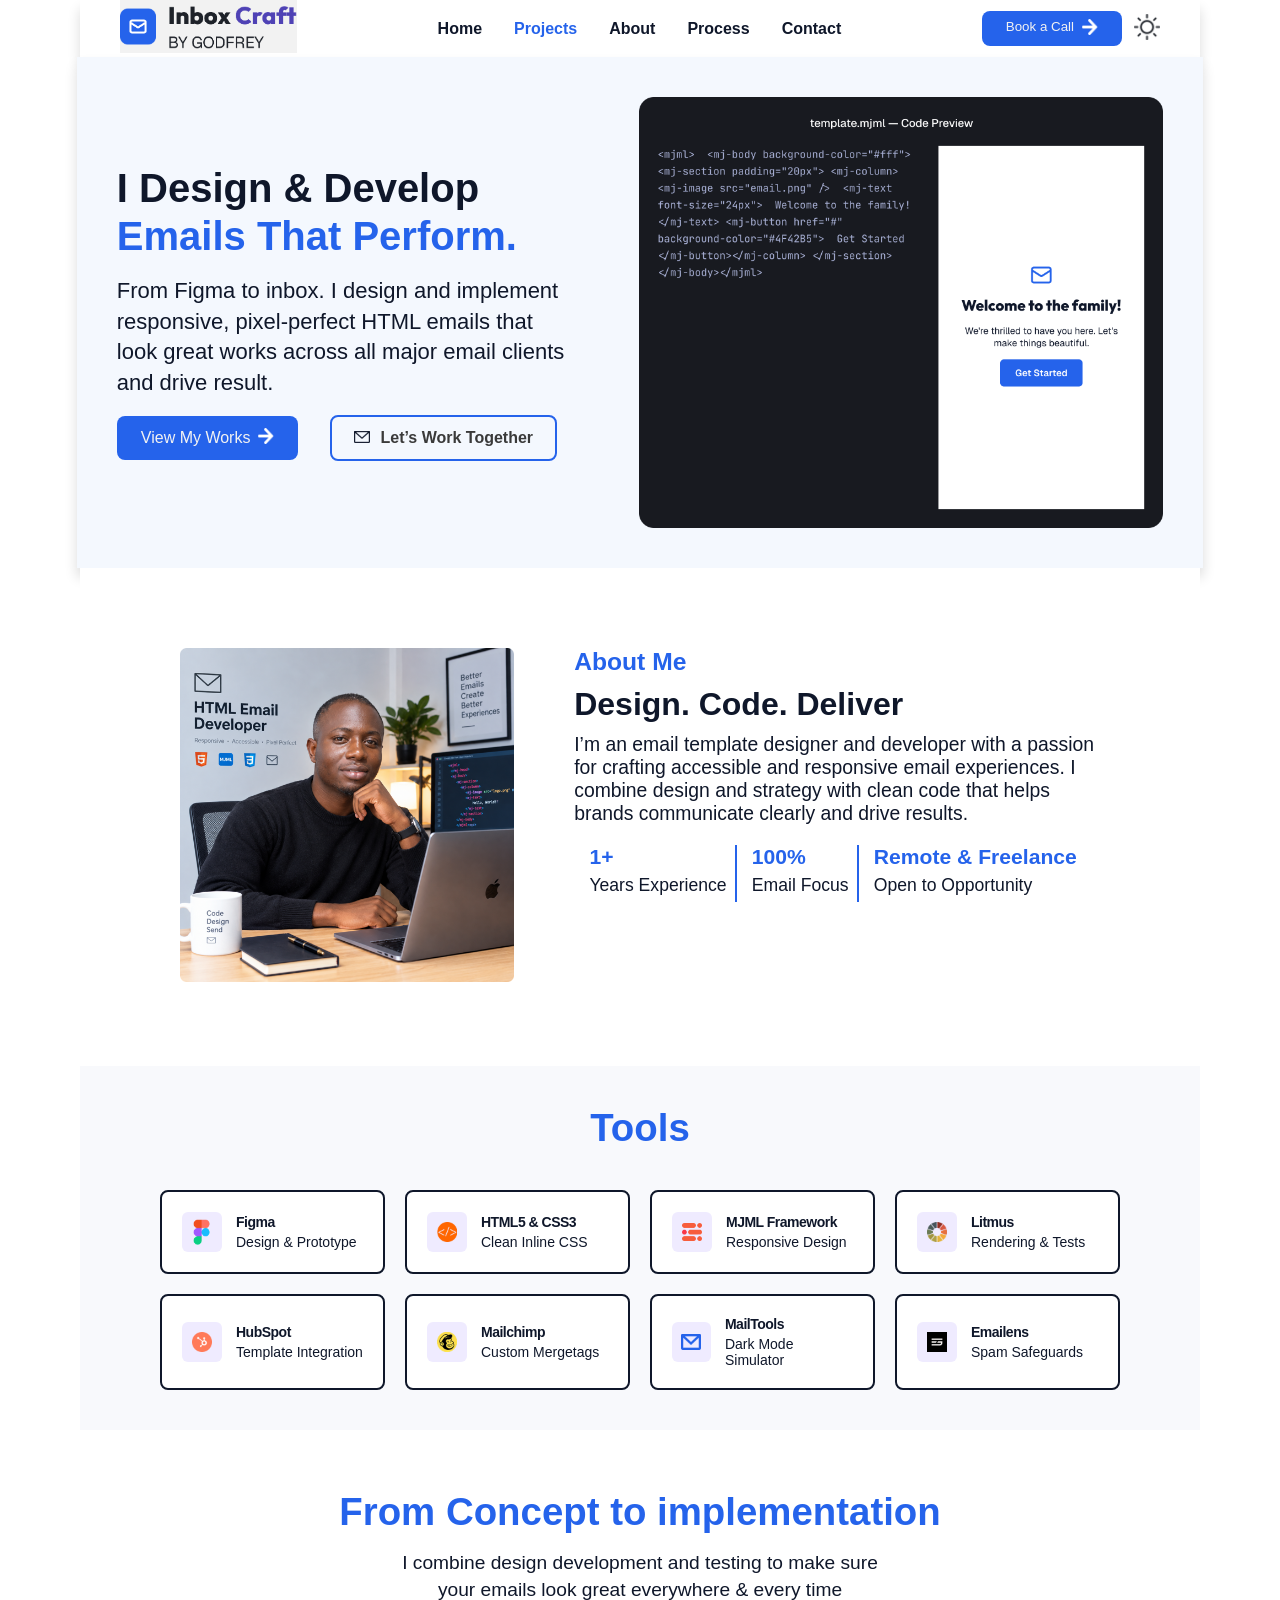
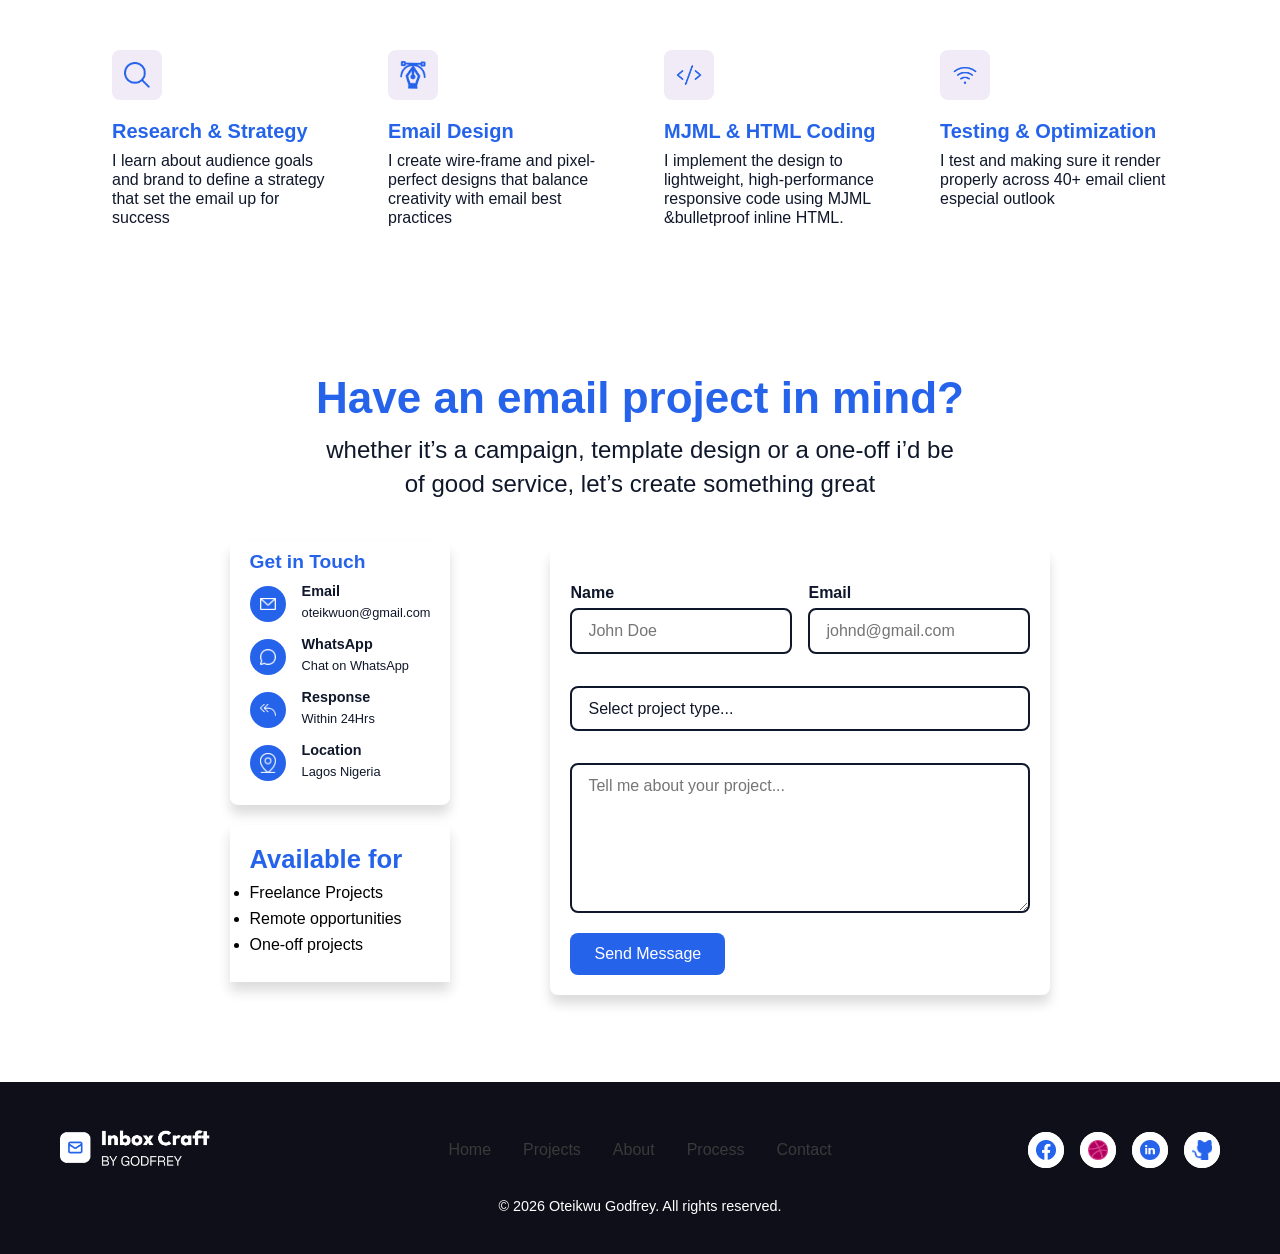
==== commit 4c25b907: "update dark mode color rendering" ====
--- a/index.html
+++ b/index.html
@@ -36,7 +36,8 @@
                 </span>
             </button>
             <button class="change-bg-mode" id="theme-icon" aria-label="Toggle Theme" type="button">
-                <img id="theme-icon-desktop" src="/assets/dark.png" alt="Dark theme icon" width="26">
+                <img id="theme-icon-desktop" class="dark-theme"
+                src="/assets/dark.png" alt="Dark theme icon">
             </button>
         </div>
     </nav>
@@ -45,7 +46,7 @@
     <nav class="mobile-nav" aria-label="Mobile Navigation">
         <div class="mobile-logo">
             <a href="#Home">
-                <img src="/assets/logo.png" alt="Company Logo">
+                <img src="/assets/Logo.png" alt="Company Logo">
             </a>
         </div>
         
@@ -56,7 +57,7 @@
         <!-- Mobile Slide-out Panel -->
         <div class="mobile-panel" id="mobile-panel">
             <div class="panel-header">
-                <button class="close-btn" id="close-menu" aria-label="Close Navigation Menu" type="button">
+                <button class="close-btn" id="close-menu" aria-label="Close Navigation Menu" type="button" width="20">
                     <img src="/assets/close-icon.png" alt="Close Icon" class="close-icon" width="30">
                 </button>
                 <button class="change-bg-mode" id="theme-toggle-mobile" aria-label="Toggle Theme" type="button">
@@ -88,16 +89,17 @@
             </p>
 
             <div class="hero-buttons">
-                <button class="view-work">
+                <a href="/projects/projects.html" class="view-work">
                     <span>View My Works</span>
                     <span class="icon-wrap">
                         <img src="/assets/arrow.png" alt="arrow icon" width="16">
                     </span>
-                </button>
+                </a>
                 <a href="mailto:oteikwuon@gmail.com" class="chat-btn-link">
                 <button class="chat-btn">
                 <span class="icon-wrap">
-                    <img src="/assets/email-icon.png" alt="arrow icon" width="16">
+                    <img src="/assets/email-icon.png" alt="arrow icon" 
+                    width="16" class="mail-icon">
                 </span>
                 <span>Let’s Work Together</span>
                 </button>
--- a/styles.css
+++ b/styles.css
@@ -6,18 +6,22 @@
 
 :root {
     --bg-color: #F4F8FE;
-    --nav-bg-color: #f2f2f2;
+    --body-bg-color: #ffffff;
+    --nav-bg-color: #fff;
+    --button-color: #f2f2f2;
     --primary-color: #2563EB;
     --main-font: "Outfit", sans-serif;
     --text-color: #0F172A;
+    --nav-text-color: #3a3a3a;
     --hero-bg-color: #ffffff;
     --shadow: 0px 9px 12px 0px rgba(0, 0, 0, 0.14);
     --tool-section-bg-color: #F8F9FC;
     --tool-section-icon-color: #EFEBFF;
     --process-section-bg-color: #7242B51A;
-    --footer-bg-color: #0E1524;
+    --footer-bg-color: #0f0f1a;
     --dark-mode-bg-color: #3a3a3a;
     --dark-mode-text: #EFEBFF;
+    --logo-bg-color: #f2f2f2;
 }
 
 html, body {
@@ -25,17 +29,25 @@
   max-width: 1440px;
   background-color: var(--bg-color);
   overflow-x: hidden;
+  background-color: var(--body-bg-color);
 }
 
 body.dark-mode {
-    background-color: var(--dark-mode-bg-color);
+    background-color: #1a1a2e;
     color: var(--dark-mode-text);
     --nav-bg-color: #0E1524;
     --text-color: #f5f5f5f;
-    --hero-bg-color: #0E1524;
+    --hero-bg-color: #16213e;
     --tool-section-bg-color: #0E1524;
-     --bg-color: #0E1524;
-    
+     --bg-color: #0E1524;  
+    --button-color: #f2f2f2;
+    --dark-mode-bg-color: #f2f2f2;
+     --hero-bg-color:#0E1524;
+    --text-color: #b8b8b8;
+    ----nav-text-color: #ffffff;
+    .mail-icon {
+        filter: invert(1) brightness(2);
+    }
 }
 
 .nav-bar {
@@ -55,8 +67,7 @@
 }
 
 .nav-links li {
-    list-style: none;
-   
+    list-style: none;  
 }
 
 .nav-links ul a {
@@ -109,8 +120,8 @@
 }
 
 .mobile-panel {
-   position: fixed;
-   top: 0;
+  position: fixed;
+  top: 0;
   right: -100%; 
   width: 100%;
   height: 100vh;
@@ -162,6 +173,7 @@
 .nav-logo img {
     width: 100%;
     max-width: 177px;
+    background-color: var(--logo-bg-color);
 }
 
 .nav-buttons {
@@ -177,7 +189,7 @@
   border: none;
   border-radius: 8px;
   padding: 8px 24px;
-  color: var(--nav-bg-color);
+  color: var(--button-color);
   cursor: pointer;
   display: flex;
   gap: 8px;
@@ -193,14 +205,18 @@
     border: none;
 }
 
+#theme-icon >img {
+    width: 26px;
+}
+
 .hero-section {
     display: flex;
     justify-content: space-between;
     align-items: center;
     gap: 60px;
-    margin: 20px auto;
-    padding: 40px 40px;
-    width: 85%;
+    margin: 0 auto;
+    padding:  40px;
+    width: 88%;
     max-width: 1440px;
     background-color: var(--bg-color);
     box-shadow: var(--shadow);
@@ -263,6 +279,8 @@
     font-weight: 500;
     display: flex;
     align-items: center;
+    text-decoration: none;
+    font-family: var(--main-font);
 }
 
 .chat-btn {
@@ -276,6 +294,8 @@
     gap: 10px;
     align-items: center;
     background-color: transparent;
+    color: var(--dark-mode-bg-color);
+    font-weight: 600;
     cursor: pointer;
     border-radius: 8px;
 }
@@ -291,7 +311,7 @@
     justify-content: center;
     gap: 60px;
     background-color: var(--hero-bg-color);
-    margin: 40px 80px;
+    margin: 0 80px;
     padding: 80px 100px;
 }
 
@@ -350,7 +370,7 @@
 
 .tools-section {
     background-color: var(--tool-section-bg-color);
-    margin: 40px 80px;
+    margin: 0 80px;
     padding: 40px 0;
 }
 
@@ -375,7 +395,7 @@
     gap: 14px;
     max-width: 230px;
     padding: 20px;
-    background-color: #ffffff;
+    background-color: var(--hero-bg-color);
     border: 2px solid var(--text-color);
     border-radius: 8px;
     font-family: var(--main-font);
@@ -407,7 +427,7 @@
 }
 
 .process-section {
-    margin: 40px 80px;
+    margin: 0 80px;
     background-color: var(--hero-bg-color);
     padding: 60px 20px;
 }
@@ -468,7 +488,7 @@
 
 .contact-section {
     background-color: var(--hero-bg-color);
-    margin: 40PX 80PX;
+    margin: 0 80px;
     padding: 40px 0;
 }
 
@@ -716,7 +736,7 @@
 
 .footer {
     background-color: var(--footer-bg-color);
-    margin: 10px auto;
+    margin: 0 auto;
     padding: 40px 20px;
     max-width: 1440px;
     box-sizing: border-box;
@@ -746,7 +766,7 @@
 
 .footer-links ul a {
     text-decoration: none;
-    color: var(--nav-bg-color);
+    color: var(--nav-text-color);
     font-family: var(--main-font);
     font-size: 1em;
     font-weight: 500;
